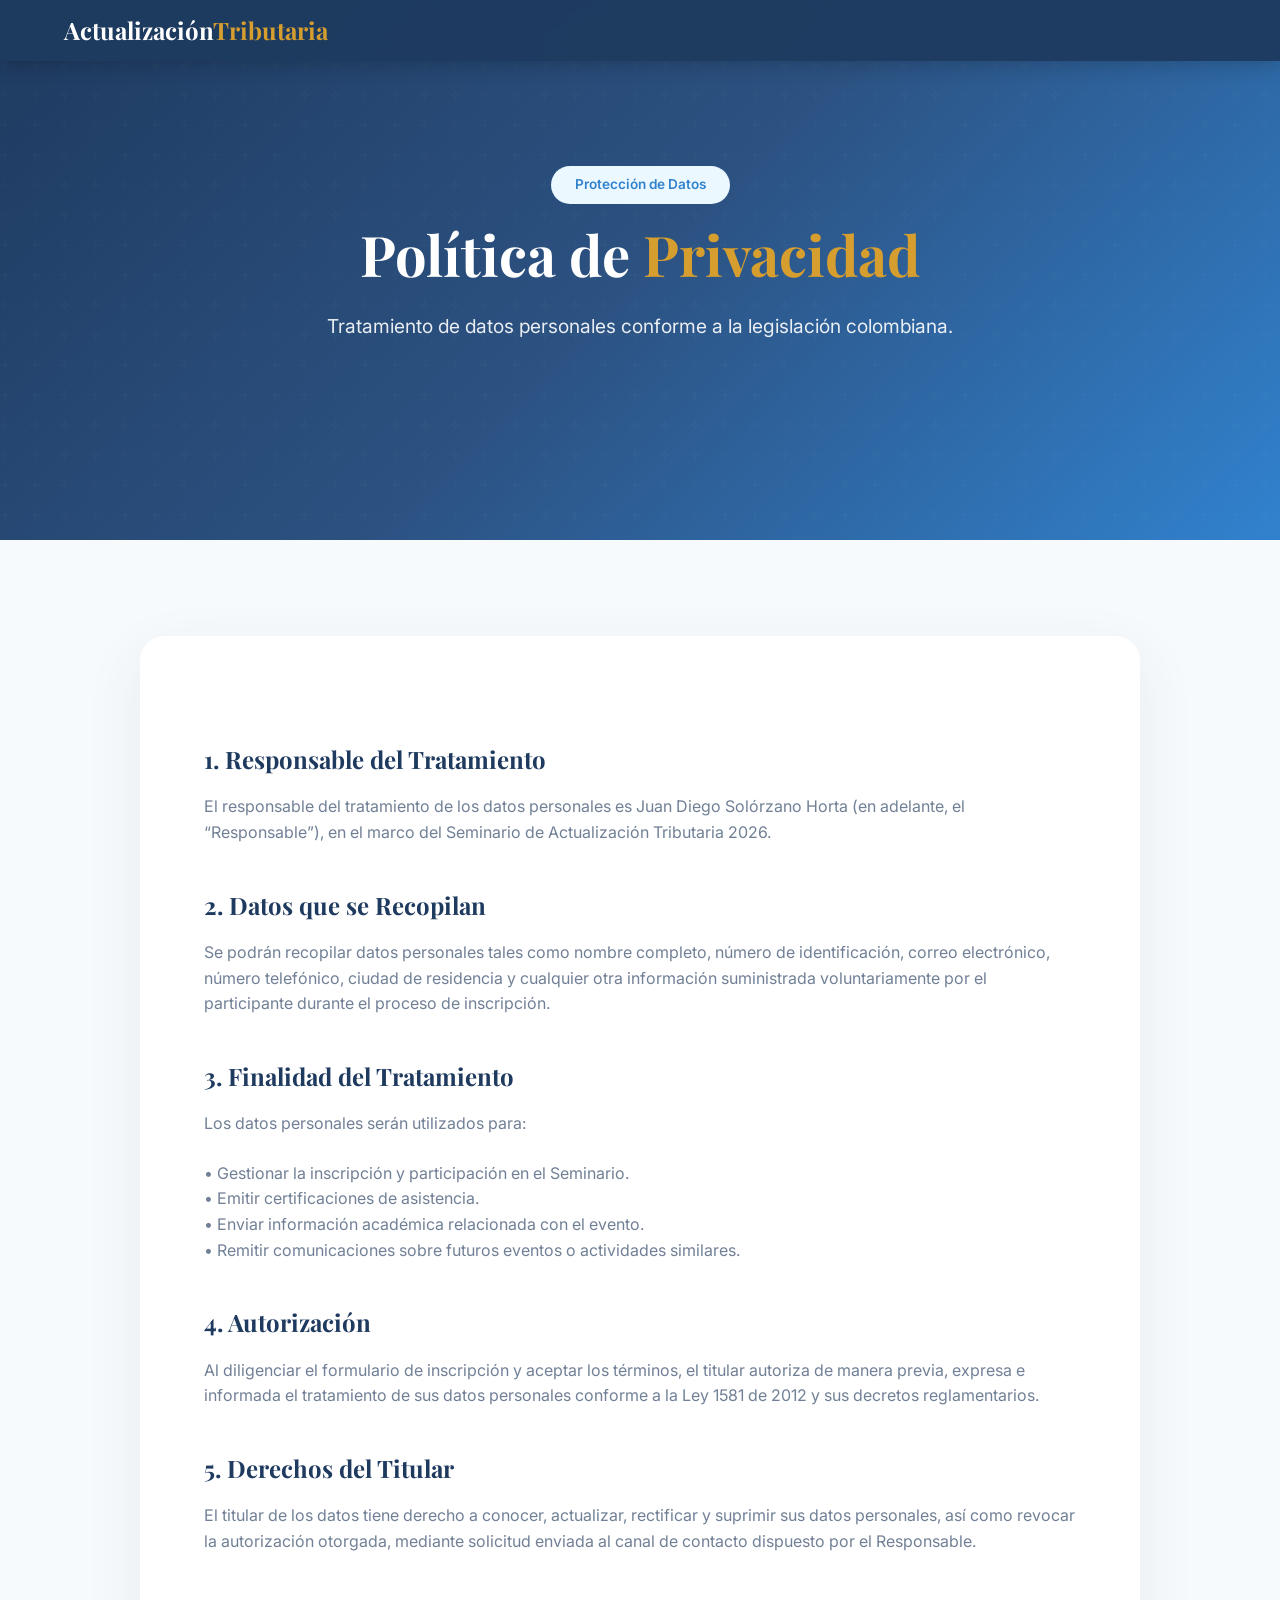
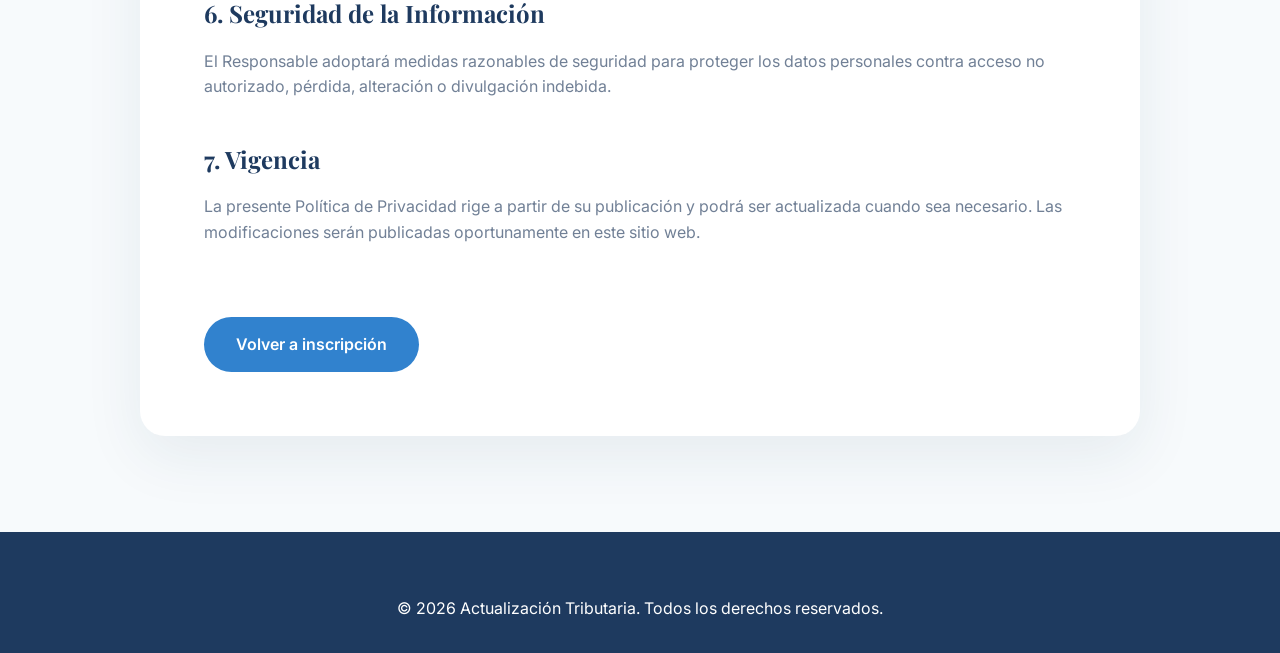
==== legal/politicadeprivacidad.html @ 235e3d34 "Implementacion a la nube" ====
<!DOCTYPE html>
<html lang="es">

<head>
    <meta charset="UTF-8">
    <title>Política de Privacidad | Actualización Tributaria 2026</title>
    <meta name="viewport" content="width=device-width, initial-scale=1.0">

    <link
        href="https://fonts.googleapis.com/css2?family=Playfair+Display:wght@400;500;600;700&family=Inter:wght@300;400;500;600;700&display=swap"
        rel="stylesheet">
    <link rel="stylesheet" href="/style.css">

    <style>
        .legal-card {
            max-width: 1000px;
            margin: 0 auto;
            background: var(--white);
            padding: 4rem;
            border-radius: 25px;
            box-shadow: 0 20px 60px rgba(30, 58, 95, 0.08);
        }

        .legal-card h2 {
            color: var(--primary-blue);
            margin-bottom: 1rem;
            margin-top: 2.5rem;
        }

        .legal-card p {
            color: var(--gray-600);
            margin-bottom: 1.5rem;
        }

        .back-btn {
            display: inline-block;
            margin-top: 3rem;
            background: var(--accent-blue);
            color: var(--white);
            padding: 0.9rem 2rem;
            border-radius: 50px;
            font-weight: 600;
            text-decoration: none;
            transition: all 0.3s ease;
        }

        .back-btn:hover {
            background: var(--secondary-blue);
            transform: translateY(-3px);
        }
    </style>
</head>

<body>

    <nav class="scrolled">
        <div class="nav-container">
            <a href="/" class="logo">
                Actualización<span>Tributaria</span>
            </a>
        </div>
    </nav>

    <section class="hero" style="min-height: 60vh;">
        <div class="hero-container" style="grid-template-columns: 1fr; text-align:center;">
            <div class="hero-content">
                <span class="section-tag">Protección de Datos</span>
                <h1>Política de <span>Privacidad</span></h1>
                <p>Tratamiento de datos personales conforme a la legislación colombiana.</p>
            </div>
        </div>
    </section>

    <section style="background: var(--gray-100); padding: 6rem 5%;">
        <div class="legal-card">

            <h2>1. Responsable del Tratamiento</h2>
            <p>
                El responsable del tratamiento de los datos personales es
                Juan Diego Solórzano Horta (en adelante, el “Responsable”),
                en el marco del Seminario de Actualización Tributaria 2026.
            </p>

            <h2>2. Datos que se Recopilan</h2>
            <p>
                Se podrán recopilar datos personales tales como nombre completo,
                número de identificación, correo electrónico, número telefónico,
                ciudad de residencia y cualquier otra información suministrada
                voluntariamente por el participante durante el proceso de inscripción.
            </p>

            <h2>3. Finalidad del Tratamiento</h2>
            <p>
                Los datos personales serán utilizados para:
            </p>
            <p>
                • Gestionar la inscripción y participación en el Seminario. <br>
                • Emitir certificaciones de asistencia. <br>
                • Enviar información académica relacionada con el evento. <br>
                • Remitir comunicaciones sobre futuros eventos o actividades similares.
            </p>

            <h2>4. Autorización</h2>
            <p>
                Al diligenciar el formulario de inscripción y aceptar los términos,
                el titular autoriza de manera previa, expresa e informada
                el tratamiento de sus datos personales conforme a la Ley 1581 de 2012
                y sus decretos reglamentarios.
            </p>

            <h2>5. Derechos del Titular</h2>
            <p>
                El titular de los datos tiene derecho a conocer, actualizar,
                rectificar y suprimir sus datos personales,
                así como revocar la autorización otorgada,
                mediante solicitud enviada al canal de contacto dispuesto por el Responsable.
            </p>

            <h2>6. Seguridad de la Información</h2>
            <p>
                El Responsable adoptará medidas razonables de seguridad
                para proteger los datos personales contra acceso no autorizado,
                pérdida, alteración o divulgación indebida.
            </p>

            <h2>7. Vigencia</h2>
            <p>
                La presente Política de Privacidad rige a partir de su publicación
                y podrá ser actualizada cuando sea necesario.
                Las modificaciones serán publicadas oportunamente en este sitio web.
            </p>

            <a href="/#inscripcion" class="back-btn">
                Volver a inscripción
            </a>

        </div>
    </section>

    <footer>
        <div class="footer-container" style="text-align:center;">
            <p>&copy; 2026 Actualización Tributaria. Todos los derechos reservados.</p>
        </div>
    </footer>

    <script src="/main.js"></script>

</body>

</html>
---- style.css ----
* {
    margin: 0;
    padding: 0;
    box-sizing: border-box;
}

:root {
    --primary-blue: #1e3a5f;
    --secondary-blue: #2c5282;
    --accent-blue: #3182ce;
    --light-blue: #4299e1;
    --pale-blue: #ebf8ff;
    --gold: #d69e2e;
    --gold-light: #ecc94b;
    --white: #ffffff;
    --gray-100: #f7fafc;
    --gray-200: #edf2f7;
    --gray-600: #718096;
    --gray-800: #2d3748;
}

html {
    scroll-behavior: smooth;
}

body {
    font-family: 'Inter', sans-serif;
    color: var(--gray-800);
    line-height: 1.6;
    overflow-x: hidden;
}

h1,
h2,
h3,
h4 {
    font-family: 'Playfair Display', serif;
}

/* Animations */
@keyframes fadeInUp {
    from {
        opacity: 0;
        transform: translateY(40px);
    }

    to {
        opacity: 1;
        transform: translateY(0);
    }
}

@keyframes fadeIn {
    from {
        opacity: 0;
    }

    to {
        opacity: 1;
    }
}

@keyframes slideInLeft {
    from {
        opacity: 0;
        transform: translateX(-50px);
    }

    to {
        opacity: 1;
        transform: translateX(0);
    }
}

@keyframes slideInRight {
    from {
        opacity: 0;
        transform: translateX(50px);
    }

    to {
        opacity: 1;
        transform: translateX(0);
    }
}

@keyframes pulse {

    0%,
    100% {
        transform: scale(1);
    }

    50% {
        transform: scale(1.05);
    }
}

@keyframes float {

    0%,
    100% {
        transform: translateY(0);
    }

    50% {
        transform: translateY(-10px);
    }
}

.animate-on-scroll {
    opacity: 0;
    transform: translateY(40px);
    transition: all 0.8s ease-out;
}

.animate-on-scroll.animated {
    opacity: 1;
    transform: translateY(0);
}

.animate-left {
    opacity: 0;
    transform: translateX(-50px);
    transition: all 0.8s ease-out;
}

.animate-left.animated {
    opacity: 1;
    transform: translateX(0);
}

.animate-right {
    opacity: 0;
    transform: translateX(50px);
    transition: all 0.8s ease-out;
}

.animate-right.animated {
    opacity: 1;
    transform: translateX(0);
}

/* Navigation */
nav {
    position: fixed;
    top: 0;
    left: 0;
    right: 0;
    z-index: 1000;
    background: rgba(30, 58, 95, 0.95);
    backdrop-filter: blur(10px);
    padding: 1rem 5%;
    transition: all 0.3s ease;
}

nav.scrolled {
    padding: 0.7rem 5%;
    box-shadow: 0 4px 20px rgba(0, 0, 0, 0.2);
}

.nav-container {
    max-width: 1400px;
    margin: 0 auto;
    display: flex;
    justify-content: space-between;
    align-items: center;
}

.logo {
    font-family: 'Playfair Display', serif;
    font-size: 1.5rem;
    font-weight: 700;
    color: var(--white);
    text-decoration: none;
}

.logo span {
    color: var(--gold);
}

.nav-links {
    display: flex;
    list-style: none;
    gap: 2rem;
}

.nav-links a {
    color: var(--white);
    text-decoration: none;
    font-weight: 500;
    font-size: 0.9rem;
    transition: color 0.3s ease;
    position: relative;
}

.nav-links a::after {
    content: '';
    position: absolute;
    bottom: -5px;
    left: 0;
    width: 0;
    height: 2px;
    background: var(--gold);
    transition: width 0.3s ease;
}

.nav-links a:hover::after {
    width: 100%;
}

.nav-cta {
    background: var(--gold);
    color: var(--primary-blue) !important;
    padding: 0.6rem 1.5rem;
    border-radius: 50px;
    font-weight: 600;
}

.nav-cta::after {
    display: none;
}

.nav-cta:hover {
    background: var(--gold-light);
    transform: translateY(-2px);
}

.mobile-menu-btn {
    display: none;
    background: none;
    border: none;
    color: var(--white);
    font-size: 1.5rem;
    cursor: pointer;
}

/* Hero Section */
.hero {
    min-height: 100vh;
    background: linear-gradient(135deg, var(--primary-blue) 0%, var(--secondary-blue) 50%, var(--accent-blue) 100%);
    position: relative;
    display: flex;
    align-items: center;
    overflow: hidden;
}

.hero::before {
    content: '';
    position: absolute;
    top: 0;
    left: 0;
    right: 0;
    bottom: 0;
    background: url("data:image/svg+xml,%3Csvg width='60' height='60' viewBox='0 0 60 60' xmlns='http://www.w3.org/2000/svg'%3E%3Cg fill='none' fill-rule='evenodd'%3E%3Cg fill='%23ffffff' fill-opacity='0.03'%3E%3Cpath d='M36 34v-4h-2v4h-4v2h4v4h2v-4h4v-2h-4zm0-30V0h-2v4h-4v2h4v4h2V6h4V4h-4zM6 34v-4H4v4H0v2h4v4h2v-4h4v-2H6zM6 4V0H4v4H0v2h4v4h2V6h4V4H6z'/%3E%3C/g%3E%3C/g%3E%3C/svg%3E");
    opacity: 0.5;
}

.hero-container {
    max-width: 1400px;
    margin: 0 auto;
    padding: 0 5%;
    display: grid;
    grid-template-columns: 1fr 1fr;
    gap: 4rem;
    align-items: center;
    position: relative;
    z-index: 1;
}

.hero-content h1 {
    font-size: 3.5rem;
    color: var(--white);
    line-height: 1.2;
    margin-bottom: 1.5rem;
    animation: fadeInUp 1s ease-out;
}

.hero-content h1 span {
    color: var(--gold);
}

.hero-content p {
    font-size: 1.2rem;
    color: rgba(255, 255, 255, 0.9);
    margin-bottom: 2rem;
    animation: fadeInUp 1s ease-out 0.2s backwards;
}

.hero-info {
    display: flex;
    flex-wrap: wrap;
    gap: 1.5rem;
    margin-bottom: 2.5rem;
    animation: fadeInUp 1s ease-out 0.4s backwards;
}

.hero-info-item {
    display: flex;
    align-items: center;
    gap: 0.8rem;
    color: rgba(255, 255, 255, 0.9);
}

.hero-info-item i {
    color: var(--gold);
    font-size: 1.2rem;
}

.hero-buttons {
    display: flex;
    gap: 1rem;
    animation: fadeInUp 1s ease-out 0.6s backwards;
}

.btn {
    padding: 1rem 2.5rem;
    border-radius: 50px;
    font-weight: 600;
    text-decoration: none;
    display: inline-flex;
    align-items: center;
    gap: 0.5rem;
    transition: all 0.3s ease;
    cursor: pointer;
    border: none;
    font-size: 1rem;
}

.btn-primary {
    background: var(--gold);
    color: var(--primary-blue);
}

.btn-primary:hover {
    background: var(--gold-light);
    transform: translateY(-3px);
    box-shadow: 0 10px 30px rgba(214, 158, 46, 0.4);
}

.btn-secondary {
    background: transparent;
    color: var(--white);
    border: 2px solid var(--white);
}

.btn-secondary:hover {
    background: var(--white);
    color: var(--primary-blue);
    transform: translateY(-3px);
}

.hero-visual {
    position: relative;
    animation: float 6s ease-in-out infinite;
}

.hero-card {
    background: rgba(255, 255, 255, 0.1);
    backdrop-filter: blur(20px);
    border-radius: 20px;
    padding: 3rem;
    border: 1px solid rgba(255, 255, 255, 0.2);
}

.hero-card h3 {
    color: var(--white);
    font-size: 1.5rem;
    margin-bottom: 2rem;
    text-align: center;
}

.countdown {
    display: grid;
    grid-template-columns: repeat(4, 1fr);
    gap: 1rem;
    margin-bottom: 2rem;
}

.countdown-item {
    text-align: center;
}

.countdown-number {
    background: rgba(255, 255, 255, 0.15);
    border-radius: 10px;
    padding: 1rem;
    font-size: 2rem;
    font-weight: 700;
    color: var(--white);
    display: block;
}

.countdown-label {
    color: rgba(255, 255, 255, 0.7);
    font-size: 0.8rem;
    margin-top: 0.5rem;
}

.hero-price {
    text-align: center;
    padding-top: 1.5rem;
    border-top: 1px solid rgba(255, 255, 255, 0.2);
}

.hero-price span {
    color: rgba(255, 255, 255, 0.7);
    font-size: 0.9rem;
}

.hero-price strong {
    display: block;
    font-size: 2.5rem;
    color: var(--gold);
    font-family: 'Playfair Display', serif;
}

/* Section Styles */
section {
    padding: 6rem 5%;
}

.section-header {
    text-align: center;
    max-width: 700px;
    margin: 0 auto 4rem;
}

.section-header h2 {
    font-size: 2.5rem;
    color: var(--primary-blue);
    margin-bottom: 1rem;
}

.section-header p {
    color: var(--gray-600);
    font-size: 1.1rem;
}

.section-tag {
    display: inline-block;
    background: var(--pale-blue);
    color: var(--accent-blue);
    padding: 0.5rem 1.5rem;
    border-radius: 50px;
    font-size: 0.85rem;
    font-weight: 600;
    margin-bottom: 1rem;
}

/* Topics Section */
.topics {
    background: var(--gray-100);
}

.topics-grid {
    max-width: 1200px;
    margin: 0 auto;
    display: grid;
    grid-template-columns: repeat(3, 1fr);
    gap: 2rem;
}

.topic-card {
    background: var(--white);
    border-radius: 20px;
    padding: 2.5rem;
    text-align: center;
    transition: all 0.4s ease;
    border: 2px solid transparent;
    position: relative;
    overflow: hidden;
}

.topic-card::before {
    content: '';
    position: absolute;
    top: 0;
    left: 0;
    right: 0;
    height: 4px;
    background: linear-gradient(90deg, var(--accent-blue), var(--gold));
    transform: scaleX(0);
    transition: transform 0.4s ease;
}

.topic-card:hover {
    transform: translateY(-10px);
    box-shadow: 0 20px 40px rgba(30, 58, 95, 0.15);
    border-color: var(--light-blue);
}

.topic-card:hover::before {
    transform: scaleX(1);
}

.topic-icon {
    width: 80px;
    height: 80px;
    background: linear-gradient(135deg, var(--pale-blue), var(--light-blue));
    border-radius: 50%;
    display: flex;
    align-items: center;
    justify-content: center;
    margin: 0 auto 1.5rem;
    font-size: 2rem;
    color: var(--accent-blue);
    transition: all 0.4s ease;
}

.topic-card:hover .topic-icon {
    background: linear-gradient(135deg, var(--accent-blue), var(--secondary-blue));
    color: var(--white);
    transform: rotateY(180deg);
}

.topic-card h3 {
    font-size: 1.3rem;
    color: var(--primary-blue);
    margin-bottom: 1rem;
}

.topic-card p {
    color: var(--gray-600);
    font-size: 0.95rem;
}

.topic-list {
    text-align: left;
    margin-top: 1rem;
}

.topic-list li {
    color: var(--gray-600);
    font-size: 0.9rem;
    padding: 0.5rem 0;
    border-bottom: 1px solid var(--gray-200);
    display: flex;
    align-items: center;
    gap: 0.5rem;
}

.topic-list li:last-child {
    border-bottom: none;
}

.topic-list li i {
    color: var(--gold);
    font-size: 0.8rem;
}

/* Benefits Section */
.benefits {
    background: linear-gradient(135deg, var(--primary-blue) 0%, var(--secondary-blue) 100%);
    position: relative;
}

.benefits .section-header h2 {
    color: var(--white);
}

.benefits .section-header p {
    color: rgba(255, 255, 255, 0.8);
}

.benefits .section-tag {
    background: rgba(255, 255, 255, 0.2);
    color: var(--white);
}

.benefits-grid {
    max-width: 1200px;
    margin: 0 auto;
    display: grid;
    grid-template-columns: repeat(4, 1fr);
    gap: 2rem;
}

.benefit-card {
    background: rgba(255, 255, 255, 0.1);
    backdrop-filter: blur(10px);
    border-radius: 15px;
    padding: 2rem;
    text-align: center;
    border: 1px solid rgba(255, 255, 255, 0.1);
    transition: all 0.4s ease;
}

.benefit-card:hover {
    background: rgba(255, 255, 255, 0.2);
    transform: translateY(-5px);
}

.benefit-icon {
    width: 60px;
    height: 60px;
    background: var(--gold);
    border-radius: 50%;
    display: flex;
    align-items: center;
    justify-content: center;
    margin: 0 auto 1rem;
    font-size: 1.5rem;
    color: var(--primary-blue);
}

.benefit-card h4 {
    color: var(--white);
    font-size: 1.1rem;
    margin-bottom: 0.5rem;
}

.benefit-card p {
    color: rgba(255, 255, 255, 0.8);
    font-size: 0.9rem;
}

/* Speakers Section */
.speakers {
    background: var(--white);
}

.speakers-grid {
    max-width: 1000px;
    margin: 0 auto;
    display: grid;
    grid-template-columns: repeat(2, 1fr);
    gap: 3rem;
}

.speaker-card {
    background: var(--gray-100);
    border-radius: 20px;
    padding: 2.5rem;
    display: flex;
    gap: 2rem;
    transition: all 0.4s ease;
    border: 2px solid transparent;
}

.speaker-card:hover {
    border-color: var(--accent-blue);
    box-shadow: 0 15px 40px rgba(30, 58, 95, 0.1);
    transform: translateY(-5px);
}

.speaker-image {
    width: 120px;
    height: 120px;
    border-radius: 50%;
    background: linear-gradient(135deg, var(--accent-blue), var(--secondary-blue));
    display: flex;
    align-items: center;
    justify-content: center;
    font-size: 3rem;
    color: var(--white);
    flex-shrink: 0;
}

.speaker-info h3 {
    font-size: 1.3rem;
    color: var(--primary-blue);
    margin-bottom: 0.5rem;
}

.speaker-info .title {
    color: var(--gold);
    font-weight: 600;
    font-size: 0.9rem;
    margin-bottom: 1rem;
}

.speaker-info p {
    color: var(--gray-600);
    font-size: 0.9rem;
    line-height: 1.7;
}

.speaker-credentials {
    display: flex;
    flex-wrap: wrap;
    gap: 0.5rem;
    margin-top: 1rem;
}

.credential {
    background: var(--pale-blue);
    color: var(--accent-blue);
    padding: 0.3rem 0.8rem;
    border-radius: 50px;
    font-size: 0.75rem;
    font-weight: 500;
}

/* Schedule Section */
.schedule {
    background: var(--gray-100);
}

.schedule-container {
    max-width: 900px;
    margin: 0 auto;
}

.schedule-day {
    background: var(--white);
    border-radius: 15px;
    margin-bottom: 1.5rem;
    overflow: hidden;
    box-shadow: 0 5px 20px rgba(0, 0, 0, 0.05);
}

.schedule-day-header {
    background: linear-gradient(135deg, var(--primary-blue), var(--secondary-blue));
    color: var(--white);
    padding: 1.5rem 2rem;
    display: flex;
    justify-content: space-between;
    align-items: center;
}

.schedule-day-header h3 {
    font-size: 1.3rem;
}

.schedule-day-header span {
    background: rgba(255, 255, 255, 0.2);
    padding: 0.5rem 1rem;
    border-radius: 50px;
    font-size: 0.9rem;
}

.schedule-content {
    padding: 2rem;
}

.schedule-item {
    display: flex;
    gap: 2rem;
    padding: 1rem 0;
    border-bottom: 1px solid var(--gray-200);
}

.schedule-item:last-child {
    border-bottom: none;
}

.schedule-time {
    min-width: 120px;
    font-weight: 600;
    color: var(--accent-blue);
}

.schedule-topic {
    flex: 1;
}

.schedule-topic h4 {
    color: var(--primary-blue);
    margin-bottom: 0.3rem;
}

.schedule-topic p {
    color: var(--gray-600);
    font-size: 0.9rem;
}

/* Pricing Section */
.pricing {
    background: linear-gradient(135deg, var(--primary-blue) 0%, var(--secondary-blue) 100%);
    position: relative;
}

.pricing .section-header h2 {
    color: var(--white);
}

.pricing .section-header p {
    color: rgba(255, 255, 255, 0.8);
}

.pricing .section-tag {
    background: rgba(255, 255, 255, 0.2);
    color: var(--white);
}

.pricing-card {
    max-width: 600px;
    margin: 0 auto;
    background: var(--white);
    border-radius: 25px;
    padding: 3rem;
    text-align: center;
    position: relative;
    overflow: hidden;
}

.pricing-card::before {
    content: '';
    position: absolute;
    top: 0;
    left: 0;
    right: 0;
    height: 5px;
    background: linear-gradient(90deg, var(--accent-blue), var(--gold));
}

.pricing-badge {
    position: absolute;
    top: 20px;
    right: -35px;
    background: var(--gold);
    color: var(--primary-blue);
    padding: 0.5rem 3rem;
    font-size: 0.8rem;
    font-weight: 600;
    transform: rotate(45deg);
}

.pricing-amount {
    margin: 2rem 0;
}

.pricing-amount .currency {
    font-size: 1.5rem;
    color: var(--gray-600);
    vertical-align: top;
}

.pricing-amount .amount {
    font-size: 4rem;
    font-weight: 700;
    color: var(--primary-blue);
    font-family: 'Playfair Display', serif;
}

.pricing-amount .period {
    color: var(--gray-600);
}

.pricing-features {
    list-style: none;
    margin: 2rem 0;
    text-align: left;
}

.pricing-features li {
    padding: 0.8rem 0;
    display: flex;
    align-items: center;
    gap: 1rem;
    border-bottom: 1px solid var(--gray-200);
}

.pricing-features li:last-child {
    border-bottom: none;
}

.pricing-features li i {
    color: var(--gold);
    font-size: 1.2rem;
}

.pricing-features li span {
    color: var(--gray-800);
}

.pricing-card .btn {
    width: 100%;
    justify-content: center;
    margin-top: 1rem;
}

/* Registration Form Section */
.registration {
    background: var(--white);
}

.form-container {
    max-width: 700px;
    margin: 0 auto;
    background: var(--gray-100);
    border-radius: 25px;
    padding: 3rem;
}

.form-row {
    display: grid;
    grid-template-columns: repeat(2, 1fr);
    gap: 1.5rem;
    margin-bottom: 1.5rem;
}

.form-group {
    margin-bottom: 1.5rem;
}

.form-group label {
    display: block;
    margin-bottom: 0.5rem;
    color: var(--primary-blue);
    font-weight: 500;
}

.form-group input,
.form-group select,
.form-group textarea {
    width: 100%;
    padding: 1rem 1.2rem;
    border: 2px solid var(--gray-200);
    border-radius: 10px;
    font-size: 1rem;
    font-family: inherit;
    transition: all 0.3s ease;
    background: var(--white);
}

.form-group input:focus,
.form-group select:focus,
.form-group textarea:focus {
    outline: none;
    border-color: var(--accent-blue);
    box-shadow: 0 0 0 4px rgba(49, 130, 206, 0.1);
}

.form-group textarea {
    resize: vertical;
    min-height: 100px;
}

.form-checkbox {
    display: flex;
    align-items: flex-start;
    gap: 0.8rem;
    margin-bottom: 1.5rem;
}

.form-checkbox input[type="checkbox"] {
    width: 20px;
    height: 20px;
    margin-top: 3px;
    accent-color: var(--accent-blue);
}

.form-checkbox label {
    color: var(--gray-600);
    font-size: 0.9rem;
    line-height: 1.5;
}

.form-checkbox label a {
    color: var(--accent-blue);
    text-decoration: none;
    font-weight: 500;
}

.form-submit {
    width: 100%;
    padding: 1.2rem;
    background: linear-gradient(135deg, var(--accent-blue), var(--secondary-blue));
    color: var(--white);
    border: none;
    border-radius: 10px;
    font-size: 1.1rem;
    font-weight: 600;
    cursor: pointer;
    transition: all 0.3s ease;
}

.form-submit:hover {
    transform: translateY(-3px);
    box-shadow: 0 10px 30px rgba(30, 58, 95, 0.3);
}

.form-submit:disabled {
    opacity: 0.6;
    cursor: not-allowed;
    transform: none;
}

/* Contact Section */
.contact {
    background: var(--gray-100);
}

.contact-container {
    max-width: 1200px;
    margin: 0 auto;
    display: grid;
    grid-template-columns: 1fr 1fr;
    gap: 4rem;
    align-items: center;
}

.contact-info h3 {
    font-size: 2rem;
    color: var(--primary-blue);
    margin-bottom: 1rem;
}

.contact-info p {
    color: var(--gray-600);
    margin-bottom: 2rem;
}

.contact-methods {
    display: flex;
    flex-direction: column;
    gap: 1.5rem;
}

.contact-method {
    display: flex;
    align-items: center;
    gap: 1rem;
}

.contact-method-icon {
    width: 50px;
    height: 50px;
    background: var(--pale-blue);
    border-radius: 50%;
    display: flex;
    align-items: center;
    justify-content: center;
    color: var(--accent-blue);
    font-size: 1.2rem;
}

.contact-method-text h4 {
    color: var(--primary-blue);
    font-size: 1rem;
    margin-bottom: 0.3rem;
}

.contact-method-text p {
    color: var(--gray-600);
}

.contact-method-text a {
    color: var(--accent-blue);
    text-decoration: none;
    font-weight: 600;
}

.contact-method-text a:hover {
    text-decoration: underline;
}

.whatsapp-btn {
    display: inline-flex;
    align-items: center;
    gap: 0.8rem;
    background: #25D366;
    color: var(--white);
    padding: 1rem 2rem;
    border-radius: 50px;
    text-decoration: none;
    font-weight: 600;
    margin-top: 1rem;
    transition: all 0.3s ease;
}

.whatsapp-btn:hover {
    background: #128C7E;
    transform: translateY(-3px);
    box-shadow: 0 10px 30px rgba(37, 211, 102, 0.3);
}

.contact-form {
    background: var(--white);
    padding: 2.5rem;
    border-radius: 20px;
    box-shadow: 0 10px 40px rgba(0, 0, 0, 0.05);
}

.contact-form h4 {
    font-size: 1.3rem;
    color: var(--primary-blue);
    margin-bottom: 1.5rem;
}

/* Footer */
footer {
    background: var(--primary-blue);
    color: var(--white);
    padding: 4rem 5% 2rem;
}

.footer-container {
    max-width: 1200px;
    margin: 0 auto;
}

.footer-grid {
    display: grid;
    grid-template-columns: 2fr 1fr 1fr 1fr;
    gap: 3rem;
    margin-bottom: 3rem;
}

.footer-brand h3 {
    font-size: 1.5rem;
    margin-bottom: 1rem;
}

.footer-brand h3 span {
    color: var(--gold);
}

.footer-brand p {
    color: rgba(255, 255, 255, 0.7);
    margin-bottom: 1.5rem;
}

.footer-social {
    display: flex;
    gap: 1rem;
}

.footer-social a {
    width: 40px;
    height: 40px;
    background: rgba(255, 255, 255, 0.1);
    border-radius: 50%;
    display: flex;
    align-items: center;
    justify-content: center;
    color: var(--white);
    transition: all 0.3s ease;
}

.footer-social a:hover {
    background: var(--gold);
    color: var(--primary-blue);
    transform: translateY(-3px);
}

.footer-column h4 {
    font-size: 1.1rem;
    margin-bottom: 1.5rem;
    color: var(--white);
}

.footer-column ul {
    list-style: none;
}

.footer-column ul li {
    margin-bottom: 0.8rem;
}

.footer-column ul li a {
    color: rgba(255, 255, 255, 0.7);
    text-decoration: none;
    transition: color 0.3s ease;
}

.footer-column ul li a:hover {
    color: var(--gold);
}

.footer-bottom {
    padding-top: 2rem;
    border-top: 1px solid rgba(255, 255, 255, 0.1);
    display: flex;
    justify-content: space-between;
    align-items: center;
    flex-wrap: wrap;
    gap: 1rem;
}

.footer-bottom p {
    color: rgba(255, 255, 255, 0.6);
    font-size: 0.9rem;
}

.footer-bottom-links {
    display: flex;
    gap: 2rem;
}

.footer-bottom-links a {
    color: rgba(255, 255, 255, 0.6);
    text-decoration: none;
    font-size: 0.9rem;
    transition: color 0.3s ease;
}

.footer-bottom-links a:hover {
    color: var(--gold);
}

/* Success Modal */
.modal-overlay {
    position: fixed;
    top: 0;
    left: 0;
    right: 0;
    bottom: 0;
    background: rgba(0, 0, 0, 0.7);
    display: flex;
    align-items: center;
    justify-content: center;
    z-index: 2000;
    opacity: 0;
    visibility: hidden;
    transition: all 0.3s ease;
}

.modal-overlay.active {
    opacity: 1;
    visibility: visible;
}

.modal {
    background: var(--white);
    border-radius: 20px;
    padding: 3rem;
    max-width: 500px;
    width: 90%;
    text-align: center;
    transform: scale(0.8);
    transition: transform 0.3s ease;
}

.modal-overlay.active .modal {
    transform: scale(1);
}

.modal-icon {
    width: 80px;
    height: 80px;
    background: linear-gradient(135deg, #48bb78, #38a169);
    border-radius: 50%;
    display: flex;
    align-items: center;
    justify-content: center;
    margin: 0 auto 1.5rem;
    font-size: 2.5rem;
    color: var(--white);
}

.modal h3 {
    font-size: 1.8rem;
    color: var(--primary-blue);
    margin-bottom: 1rem;
}

.modal p {
    color: var(--gray-600);
    margin-bottom: 2rem;
}

.modal-close {
    background: var(--primary-blue);
    color: var(--white);
    border: none;
    padding: 1rem 2.5rem;
    border-radius: 50px;
    font-size: 1rem;
    font-weight: 600;
    cursor: pointer;
    transition: all 0.3s ease;
}

.modal-close:hover {
    background: var(--secondary-blue);
}

/* Responsive Design */
@media (max-width: 1024px) {
    .hero-container {
        grid-template-columns: 1fr;
        text-align: center;
    }

    .hero-info {
        justify-content: center;
    }

    .hero-buttons {
        justify-content: center;
    }

    .topics-grid {
        grid-template-columns: repeat(2, 1fr);
    }

    .benefits-grid {
        grid-template-columns: repeat(2, 1fr);
    }

    .speakers-grid {
        grid-template-columns: 1fr;
    }

    .contact-container {
        grid-template-columns: 1fr;
    }

    .footer-grid {
        grid-template-columns: repeat(2, 1fr);
    }
}

@media (max-width: 768px) {
    .nav-links {
        display: none;
        position: absolute;
        top: 100%;
        left: 0;
        right: 0;
        background: var(--primary-blue);
        flex-direction: column;
        padding: 1rem;
        gap: 0;
    }

    .nav-links.active {
        display: flex;
    }

    .nav-links li {
        padding: 1rem;
        border-bottom: 1px solid rgba(255, 255, 255, 0.1);
    }

    .mobile-menu-btn {
        display: block;
    }

    .hero-content h1 {
        font-size: 2.5rem;
    }

    .countdown {
        grid-template-columns: repeat(2, 1fr);
    }

    .topics-grid {
        grid-template-columns: 1fr;
    }

    .benefits-grid {
        grid-template-columns: 1fr;
    }

    .form-row {
        grid-template-columns: 1fr;
    }

    .footer-grid {
        grid-template-columns: 1fr;
    }

    .footer-bottom {
        flex-direction: column;
        text-align: center;
    }
}

@media (max-width: 480px) {
    .hero-content h1 {
        font-size: 2rem;
    }

    .hero-buttons {
        flex-direction: column;
    }

    .btn {
        width: 100%;
        justify-content: center;
    }

    .section-header h2 {
        font-size: 2rem;
    }

    .pricing-amount .amount {
        font-size: 3rem;
    }
}
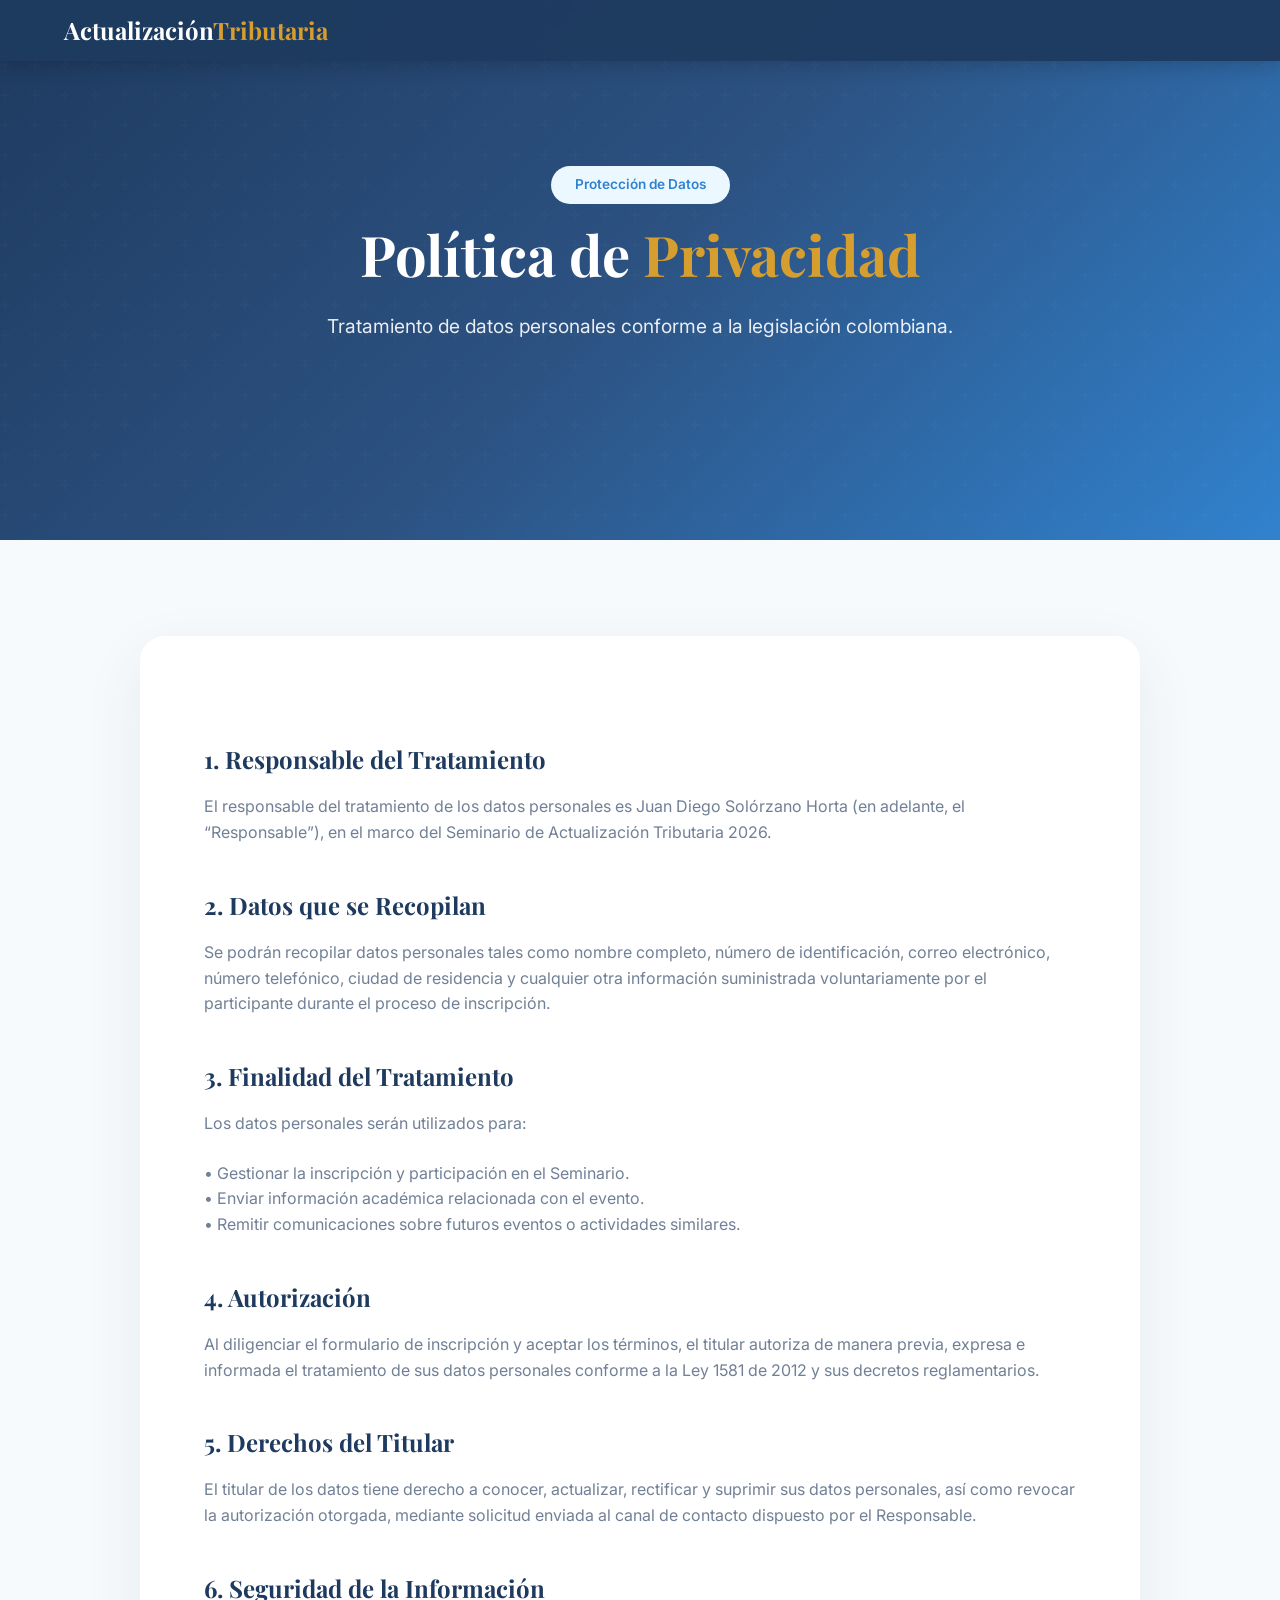
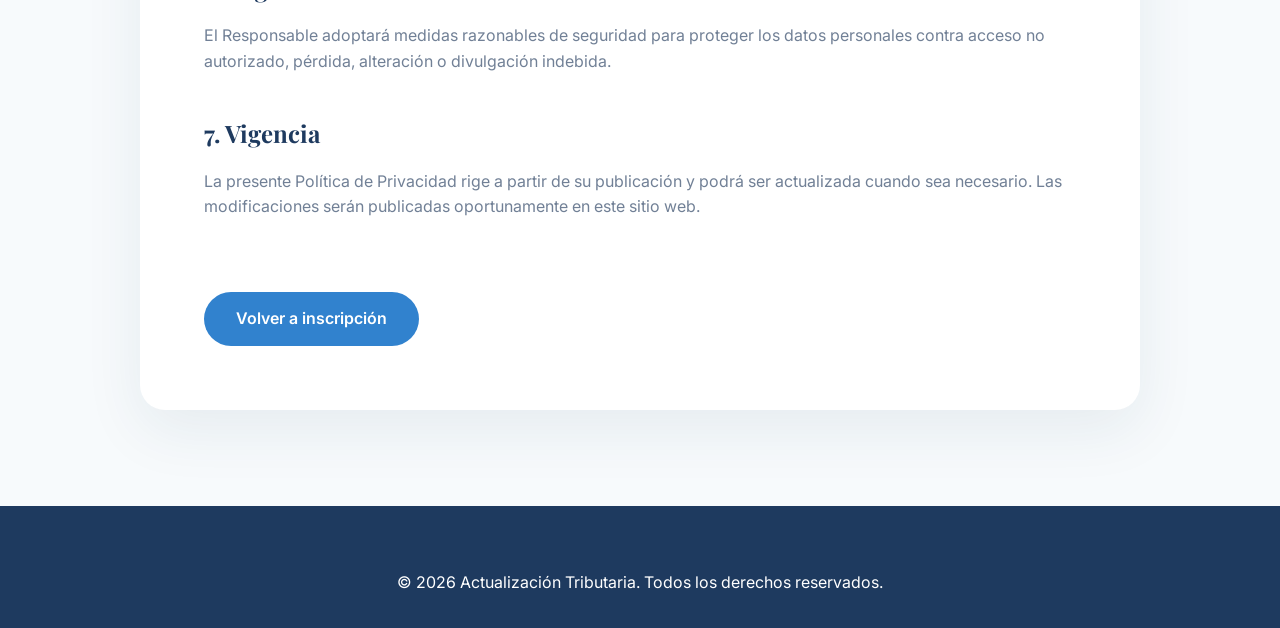
==== commit fdd3505e: "ajuste de temario y horarios" ====
--- a/legal/politicadeprivacidad.html
+++ b/legal/politicadeprivacidad.html
@@ -10,7 +10,7 @@
         href="https://fonts.googleapis.com/css2?family=Playfair+Display:wght@400;500;600;700&family=Inter:wght@300;400;500;600;700&display=swap"
         rel="stylesheet">
     <link rel="stylesheet" href="/style.css">
-
+    <link rel="icon" type="image/png" href="/images/favicon.png">
     <style>
         .legal-card {
             max-width: 1000px;
@@ -95,7 +95,6 @@
             </p>
             <p>
                 • Gestionar la inscripción y participación en el Seminario. <br>
-                • Emitir certificaciones de asistencia. <br>
                 • Enviar información académica relacionada con el evento. <br>
                 • Remitir comunicaciones sobre futuros eventos o actividades similares.
             </p>
